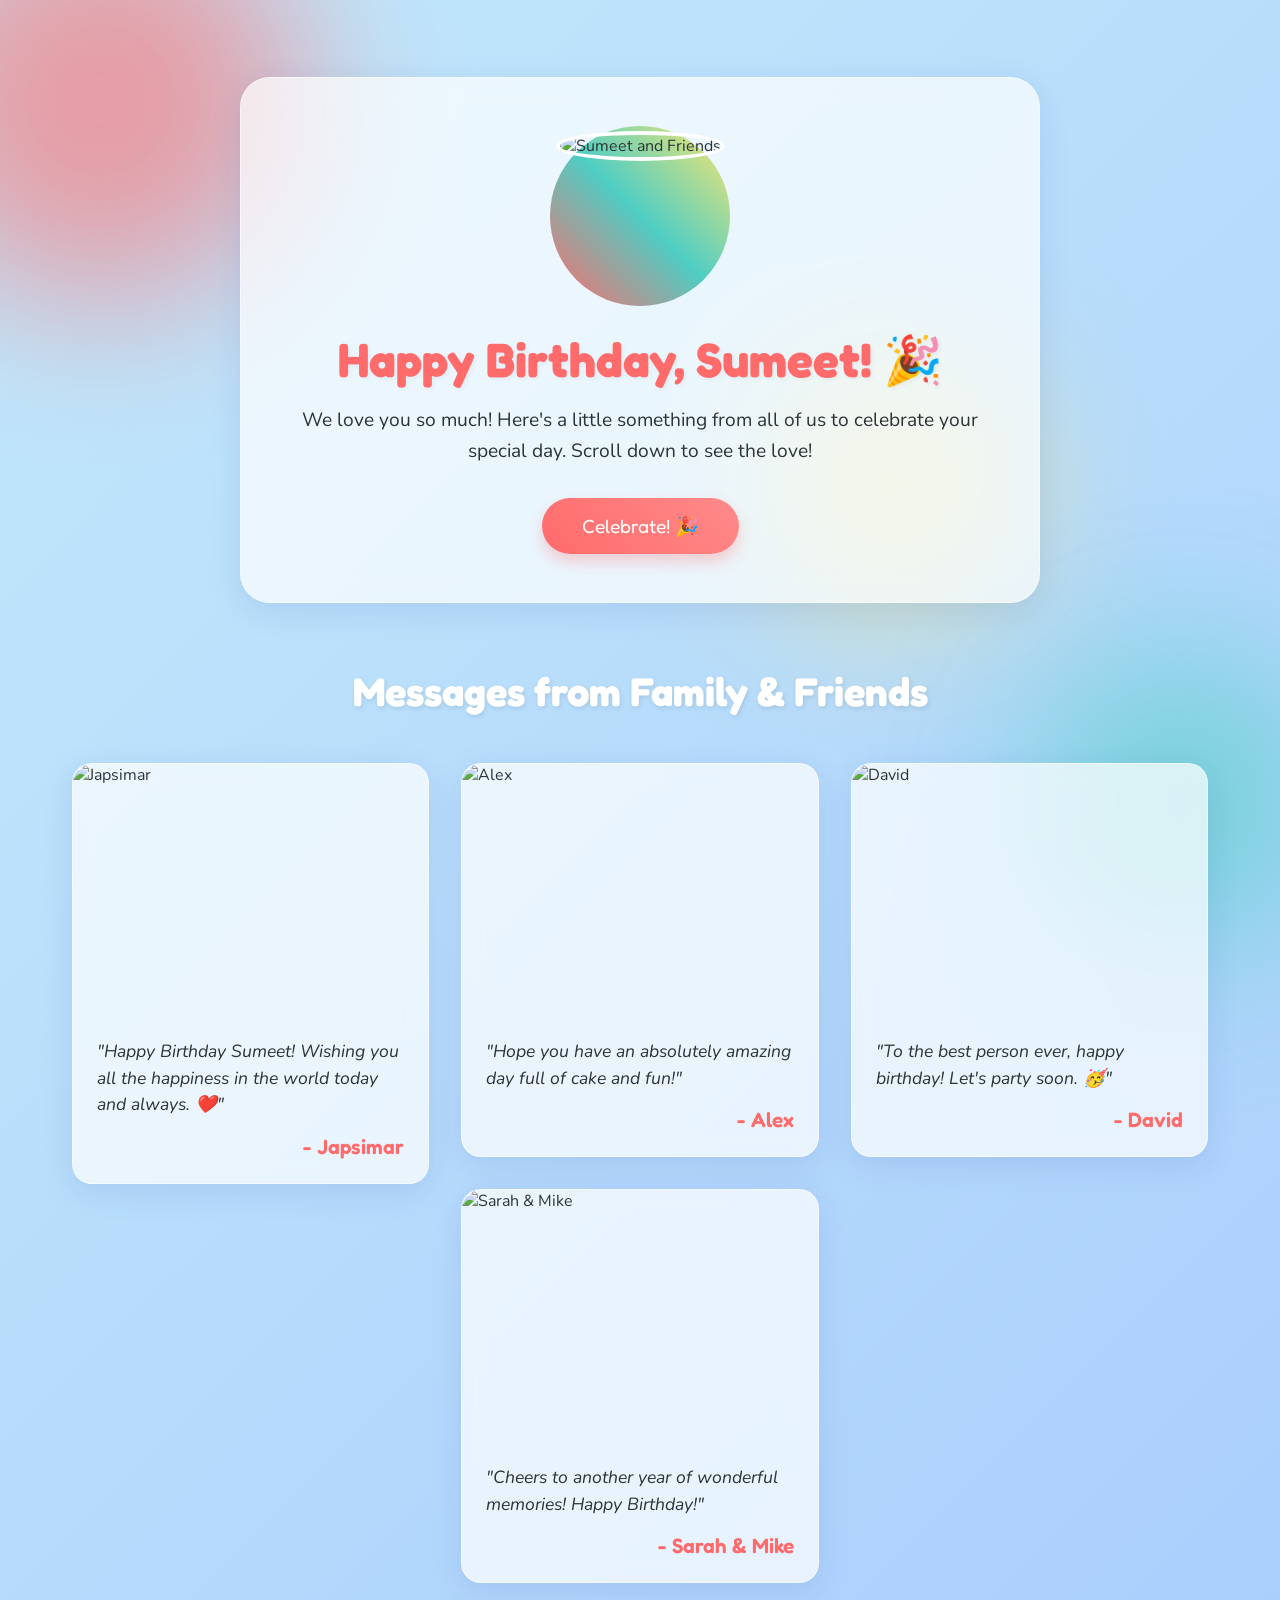
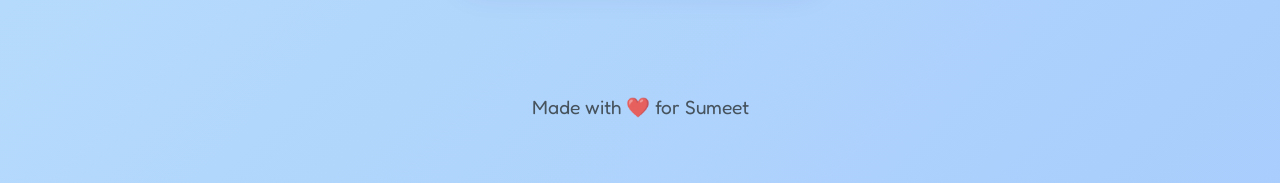
==== index.html @ f6f49cd5 "Initial commit for birthday website" ====
<!DOCTYPE html>
<html lang="en">
<head>
    <meta charset="UTF-8">
    <meta name="viewport" content="width=device-width, initial-scale=1.0">
    <title>Happy Birthday Sumeet! 🎂</title>
    <!-- Playful Google Fonts -->
    <link rel="preconnect" href="https://fonts.googleapis.com">
    <link rel="preconnect" href="https://fonts.gstatic.com" crossorigin>
    <link href="https://fonts.googleapis.com/css2?family=Fredoka:wght@400;600;700&family=Nunito:wght@400;600;700&display=swap" rel="stylesheet">
    <!-- AOS Animation Library -->
    <link href="https://unpkg.com/aos@2.3.1/dist/aos.css" rel="stylesheet">
    <!-- Our Custom Styles -->
    <link rel="stylesheet" href="style.css">
</head>
<body>
    <!-- Animated background shapes -->
    <div class="bg-shape bg-shape-1"></div>
    <div class="bg-shape bg-shape-2"></div>
    <div class="bg-shape bg-shape-3"></div>

    <main class="container">
        <!-- Intro Section -->
        <section class="intro" data-aos="fade-down" data-aos-duration="1000">
            <div class="intro-glass">
                <div class="intro-photo-container">
                    <img id="intro-photo" src="" alt="Sumeet and Friends">
                </div>
                <h1 id="intro-greeting"></h1>
                <p id="intro-message"></p>
                <button id="confetti-btn" class="fun-btn">Celebrate! 🎉</button>
            </div>
        </section>

        <!-- Messages Section -->
        <section class="messages-section">
            <h2 class="section-title" data-aos="fade-up">Messages from Family & Friends</h2>
            <!-- Dynamic Grid where JS will inject cards -->
            <div class="masonry-grid" id="messages-grid">
                <!-- Cards will go here -->
            </div>
        </section>
        
        <footer>
            <p>Made with ❤️ for Sumeet</p>
        </footer>
    </main>

    <!-- Confetti Script -->
    <script src="https://cdn.jsdelivr.net/npm/canvas-confetti@1.6.0/dist/confetti.browser.min.js"></script>
    <!-- AOS Script -->
    <script src="https://unpkg.com/aos@2.3.1/dist/aos.js"></script>
    
    <!-- Our Custom Scripts -->
    <script src="content.js"></script>
    <script src="app.js"></script>
</body>
</html>
---- style.css ----
/* CSS Reset and Variables */
:root {
  --bg-gradient: linear-gradient(135deg, #fdfbfb 0%, #ebedee 100%);
  --primary: #ff6b6b;
  --secondary: #4ecdc4;
  --accent: #ffe66d;
  --text-dark: #2d3436;
  --text-light: #636e72;
  --glass-bg: rgba(255, 255, 255, 0.7);
  --glass-border: rgba(255, 255, 255, 0.5);
  --glass-shadow: 0 8px 32px 0 rgba(31, 38, 135, 0.1);
}

* {
  box-sizing: border-box;
  margin: 0;
  padding: 0;
}

body {
  font-family: 'Nunito', sans-serif;
  background: var(--bg-gradient);
  color: var(--text-dark);
  min-height: 100vh;
  position: relative;
  overflow-x: hidden;
  /* Fun animated background */
  background: linear-gradient(-45deg, #ff9a9e, #fecfef, #a1c4fd, #c2e9fb);
  background-size: 400% 400%;
  animation: gradientBG 15s ease infinite;
}

@keyframes gradientBG {
  0% { background-position: 0% 50%; }
  50% { background-position: 100% 50%; }
  100% { background-position: 0% 50%; }
}

/* Typography */
h1, h2, h3 {
  font-family: 'Fredoka', sans-serif;
}

/* Background animated shapes */
.bg-shape {
  position: fixed;
  border-radius: 50%;
  filter: blur(80px);
  z-index: -1;
  opacity: 0.6;
}

.bg-shape-1 {
  width: 400px;
  height: 400px;
  background: var(--primary);
  top: -100px;
  left: -100px;
  animation: float 10s ease-in-out infinite alternate;
}

.bg-shape-2 {
  width: 300px;
  height: 300px;
  background: var(--secondary);
  bottom: -50px;
  right: -50px;
  animation: float 12s ease-in-out infinite alternate-reverse;
}

.bg-shape-3 {
  width: 250px;
  height: 250px;
  background: var(--accent);
  top: 40%;
  left: 60%;
  animation: float 8s ease-in-out infinite alternate;
}

@keyframes float {
  0% { transform: translateY(0) scale(1); }
  100% { transform: translateY(-30px) scale(1.1); }
}

/* Container */
.container {
  max-width: 1200px;
  margin: 0 auto;
  padding: 2rem;
}

/* Glassmorphism Intro Section */
.intro {
  margin-top: 5vh;
  margin-bottom: 4rem;
  display: flex;
  justify-content: center;
}

.intro-glass {
  background: var(--glass-bg);
  backdrop-filter: blur(12px);
  -webkit-backdrop-filter: blur(12px);
  border: 1px solid var(--glass-border);
  border-radius: 30px;
  padding: 3rem;
  text-align: center;
  max-width: 800px;
  box-shadow: var(--glass-shadow);
  transform: translateY(0);
  transition: transform 0.3s ease, box-shadow 0.3s ease;
}

.intro-glass:hover {
  transform: translateY(-5px);
  box-shadow: 0 12px 40px 0 rgba(31, 38, 135, 0.15);
}

.intro-photo-container {
  width: 180px;
  height: 180px;
  margin: 0 auto 1.5rem;
  border-radius: 50%;
  padding: 5px;
  background: linear-gradient(45deg, var(--primary), var(--secondary), var(--accent));
  animation: spinGradient 4s linear infinite;
}

@keyframes spinGradient {
  0% { transform: rotate(0deg); }
  100% { transform: rotate(360deg); }
}

#intro-photo {
  width: 100%;
  height: 100%;
  object-fit: cover;
  border-radius: 50%;
  border: 4px solid white;
}

#intro-greeting {
  font-size: 3rem;
  color: var(--primary);
  margin-bottom: 1rem;
  text-shadow: 2px 2px 4px rgba(0,0,0,0.05);
}

#intro-message {
  font-size: 1.2rem;
  line-height: 1.6;
  color: var(--text-dark);
  margin-bottom: 2rem;
}

/* Fun Button */
.fun-btn {
  background: linear-gradient(45deg, var(--primary), #ff8a8a);
  color: white;
  border: none;
  padding: 1rem 2.5rem;
  font-size: 1.2rem;
  font-family: 'Fredoka', sans-serif;
  border-radius: 50px;
  cursor: pointer;
  box-shadow: 0 8px 15px rgba(255, 107, 107, 0.3);
  transition: all 0.3s ease;
  position: relative;
  overflow: hidden;
}

.fun-btn:hover {
  transform: translateY(-3px) scale(1.05);
  box-shadow: 0 15px 20px rgba(255, 107, 107, 0.4);
}

.fun-btn:active {
  transform: translateY(1px);
}

/* Section Title */
.section-title {
  text-align: center;
  font-size: 2.5rem;
  margin-bottom: 3rem;
  color: white;
  text-shadow: 1px 2px 5px rgba(0,0,0,0.1);
}

/* Masonry Grid */
.masonry-grid {
  column-count: 1;
  column-gap: 2rem;
}

@media (min-width: 768px) {
  .masonry-grid { column-count: 2; }
}

@media (min-width: 1024px) {
  .masonry-grid { column-count: 3; }
}

/* Message Cards */
.message-card {
  break-inside: avoid;
  margin-bottom: 2rem;
  background: var(--glass-bg);
  backdrop-filter: blur(10px);
  -webkit-backdrop-filter: blur(10px);
  border: 1px solid var(--glass-border);
  border-radius: 20px;
  overflow: hidden;
  box-shadow: var(--glass-shadow);
  transition: transform 0.3s cubic-bezier(0.175, 0.885, 0.32, 1.275);
}

.message-card:hover {
  transform: scale(1.03) translateY(-5px);
}

.card-photo-wrapper {
  width: 100%;
  height: 250px;
  overflow: hidden;
}

.card-photo {
  width: 100%;
  height: 100%;
  object-fit: cover;
  transition: transform 0.5s ease;
}

.message-card:hover .card-photo {
  transform: scale(1.1);
}

.card-content {
  padding: 1.5rem;
}

.card-message {
  font-size: 1.1rem;
  line-height: 1.5;
  margin-bottom: 1rem;
  font-style: italic;
  color: var(--text-dark);
}

.card-name {
  font-family: 'Fredoka', sans-serif;
  font-size: 1.3rem;
  color: var(--primary);
  text-align: right;
  font-weight: 600;
}

/* Footer */
footer {
  text-align: center;
  margin-top: 5rem;
  padding: 2rem;
  font-family: 'Fredoka', sans-serif;
  color: var(--text-dark);
  font-size: 1.2rem;
  opacity: 0.8;
}
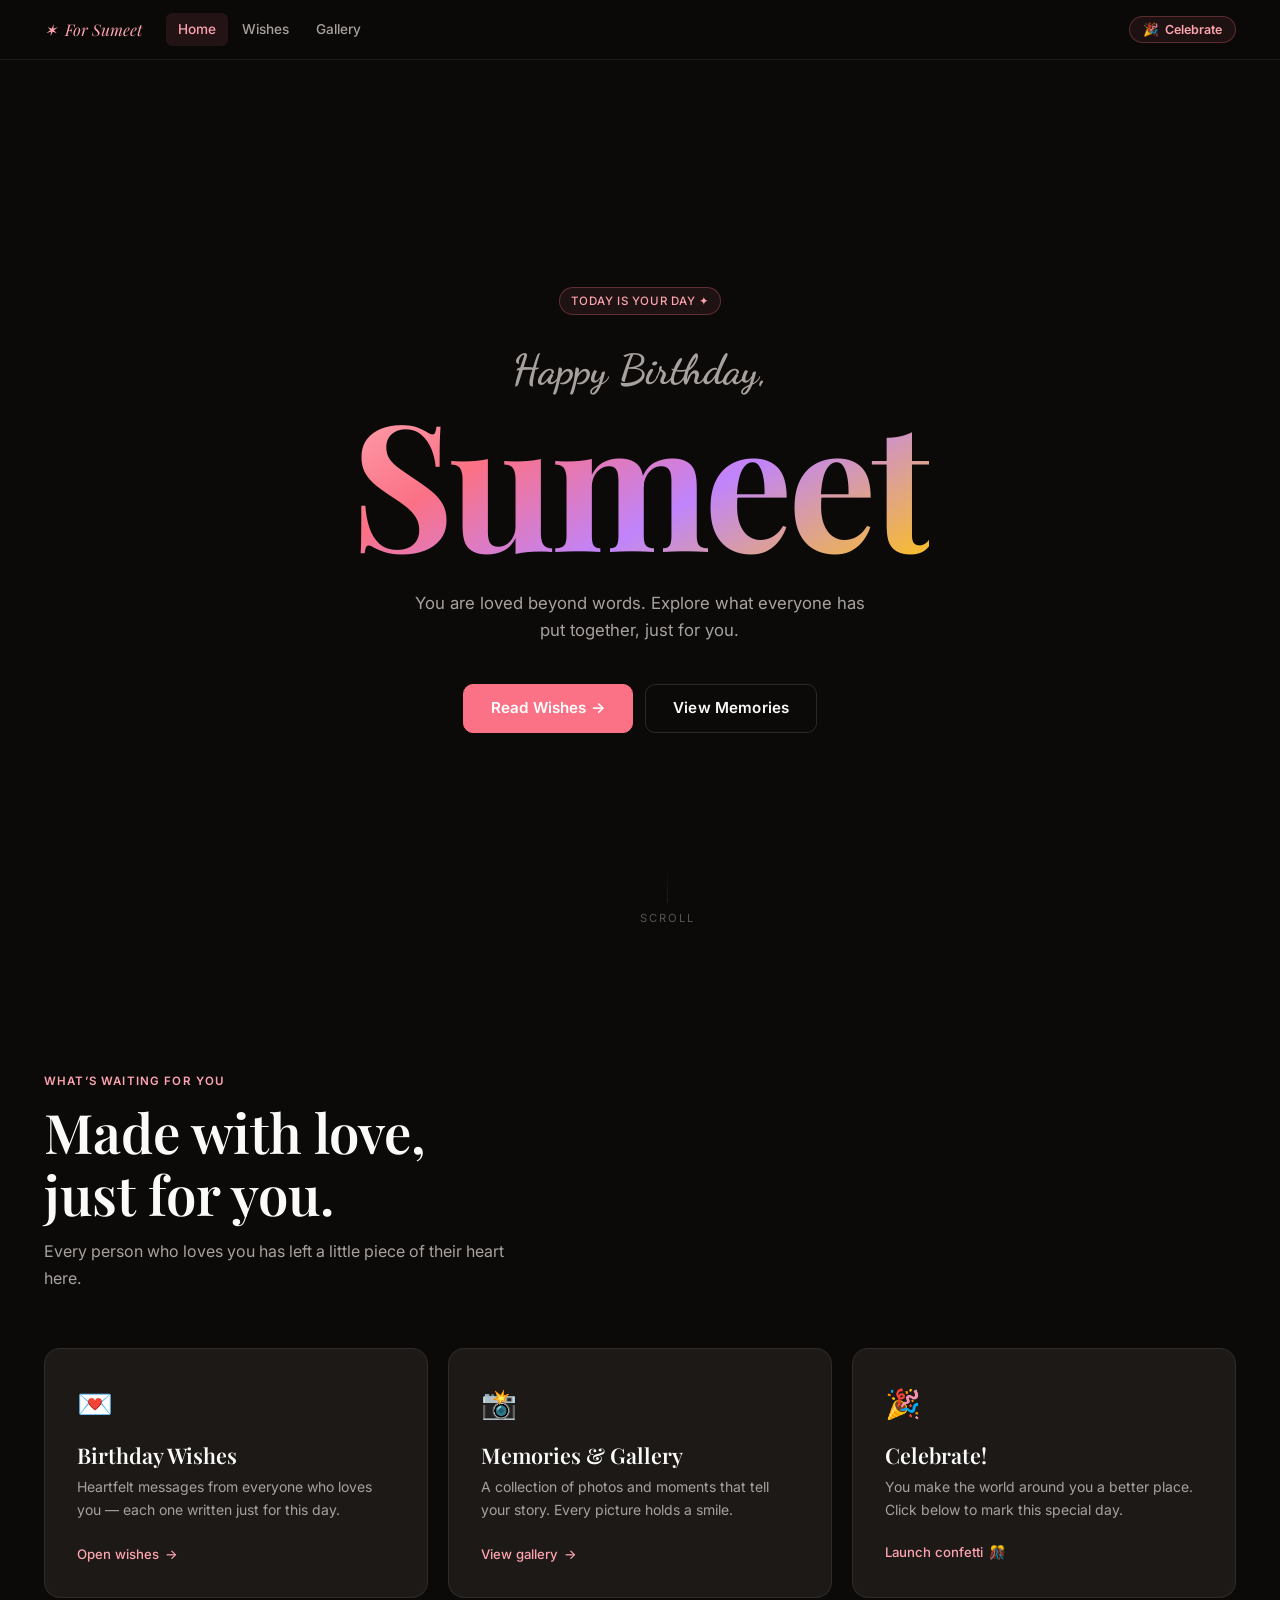
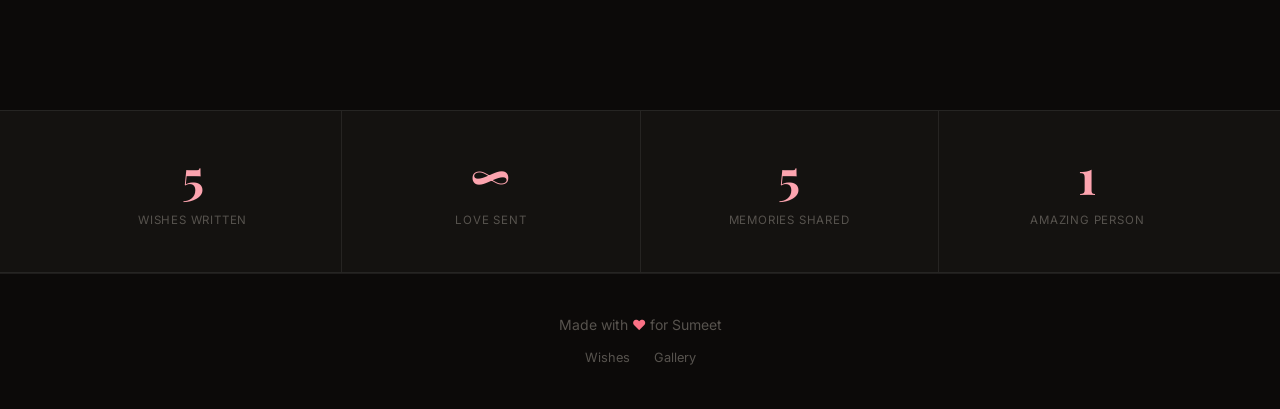
==== commit 0de7a9f2: "revamped site" ====
--- a/index.html
+++ b/index.html
@@ -1,58 +1,178 @@
 <!DOCTYPE html>
 <html lang="en">
 <head>
-    <meta charset="UTF-8">
-    <meta name="viewport" content="width=device-width, initial-scale=1.0">
-    <title>Happy Birthday Sumeet! 🎂</title>
-    <!-- Playful Google Fonts -->
-    <link rel="preconnect" href="https://fonts.googleapis.com">
-    <link rel="preconnect" href="https://fonts.gstatic.com" crossorigin>
-    <link href="https://fonts.googleapis.com/css2?family=Fredoka:wght@400;600;700&family=Nunito:wght@400;600;700&display=swap" rel="stylesheet">
-    <!-- AOS Animation Library -->
-    <link href="https://unpkg.com/aos@2.3.1/dist/aos.css" rel="stylesheet">
-    <!-- Our Custom Styles -->
-    <link rel="stylesheet" href="style.css">
+  <meta charset="UTF-8">
+  <meta name="viewport" content="width=device-width, initial-scale=1.0">
+  <title>Happy Birthday!</title>
+  <link rel="preconnect" href="https://fonts.googleapis.com">
+  <link rel="preconnect" href="https://fonts.gstatic.com" crossorigin>
+  <link href="https://fonts.googleapis.com/css2?family=Playfair+Display:ital,wght@0,400;0,600;0,700;1,400&family=Inter:wght@300;400;500;600&family=Dancing+Script:wght@600;700&display=swap" rel="stylesheet">
+  <link rel="stylesheet" href="style.css">
 </head>
 <body>
-    <!-- Animated background shapes -->
-    <div class="bg-shape bg-shape-1"></div>
-    <div class="bg-shape bg-shape-2"></div>
-    <div class="bg-shape bg-shape-3"></div>
 
-    <main class="container">
-        <!-- Intro Section -->
-        <section class="intro" data-aos="fade-down" data-aos-duration="1000">
-            <div class="intro-glass">
-                <div class="intro-photo-container">
-                    <img id="intro-photo" src="" alt="Sumeet and Friends">
-                </div>
-                <h1 id="intro-greeting"></h1>
-                <p id="intro-message"></p>
-                <button id="confetti-btn" class="fun-btn">Celebrate! 🎉</button>
-            </div>
-        </section>
+  <!-- Loading -->
+  <div class="loading-screen" id="loading-screen">
+    <div class="loading-inner">
+      <span class="loading-icon">🎂</span>
+      <p class="loading-label">A moment of magic&hellip;</p>
+    </div>
+  </div>
 
-        <!-- Messages Section -->
-        <section class="messages-section">
-            <h2 class="section-title" data-aos="fade-up">Messages from Family & Friends</h2>
-            <!-- Dynamic Grid where JS will inject cards -->
-            <div class="masonry-grid" id="messages-grid">
-                <!-- Cards will go here -->
-            </div>
-        </section>
-        
-        <footer>
-            <p>Made with ❤️ for Sumeet</p>
-        </footer>
-    </main>
+  <!-- Three.js canvas -->
+  <canvas id="bg-canvas"></canvas>
 
-    <!-- Confetti Script -->
-    <script src="https://cdn.jsdelivr.net/npm/canvas-confetti@1.6.0/dist/confetti.browser.min.js"></script>
-    <!-- AOS Script -->
-    <script src="https://unpkg.com/aos@2.3.1/dist/aos.js"></script>
-    
-    <!-- Our Custom Scripts -->
-    <script src="content.js"></script>
-    <script src="app.js"></script>
+  <!-- Shared elements injected by app.js: nav, progress-bar, lightbox -->
+
+  <main class="page-body">
+
+    <!-- ═══════════════ HERO ═══════════════ -->
+    <section class="hero">
+      <div class="hero-inner">
+        <div class="hero-badge">
+          <span class="badge badge-rose">Today is your day ✦</span>
+        </div>
+        <h2 class="hero-sub">Happy Birthday,</h2>
+        <h1 class="hero-name" id="hero-name">Sumeet</h1>
+        <p class="hero-tagline" id="hero-tagline">You are loved beyond words. Explore what everyone has put together, just for you.</p>
+        <div class="hero-actions">
+          <a href="wishes.html" class="btn btn-primary btn-lg">Read Wishes &rarr;</a>
+          <a href="gallery.html" class="btn btn-outline btn-lg">View Memories</a>
+        </div>
+      </div>
+      <div class="hero-scroll">
+        <div class="scroll-track"></div>
+        <span>Scroll</span>
+      </div>
+    </section>
+
+    <!-- ═══════════════ EXPLORE ═══════════════ -->
+    <section class="explore">
+      <div class="container">
+        <div data-reveal>
+          <p class="sec-eyebrow">What&rsquo;s waiting for you</p>
+          <h2 class="sec-heading">Made with love,<br>just for you.</h2>
+          <p class="sec-sub">Every person who loves you has left a little piece of their heart here.</p>
+        </div>
+
+        <div class="explore-grid">
+          <a href="wishes.html" class="exp-card" data-reveal data-reveal-delay="1">
+            <span class="exp-icon">&#x1F48C;</span>
+            <h3 class="exp-title">Birthday Wishes</h3>
+            <p class="exp-desc">Heartfelt messages from everyone who loves you &mdash; each one written just for this day.</p>
+            <span class="exp-arrow">Open wishes <span>&#x2192;</span></span>
+          </a>
+
+          <a href="gallery.html" class="exp-card" data-reveal data-reveal-delay="2">
+            <span class="exp-icon">&#x1F4F8;</span>
+            <h3 class="exp-title">Memories &amp; Gallery</h3>
+            <p class="exp-desc">A collection of photos and moments that tell your story. Every picture holds a smile.</p>
+            <span class="exp-arrow">View gallery <span>&#x2192;</span></span>
+          </a>
+
+          <div class="exp-card" data-reveal data-reveal-delay="3" style="cursor:default;">
+            <span class="exp-icon">&#x1F389;</span>
+            <h3 class="exp-title">Celebrate!</h3>
+            <p class="exp-desc">You make the world around you a better place. Click below to mark this special day.</p>
+            <button class="exp-arrow btn-ghost" id="confetti-inline" style="background:none;border:none;padding:0;font-size:.825rem;color:var(--rose-lt);font-weight:500;cursor:pointer;display:flex;align-items:center;gap:.35rem;">
+              Launch confetti <span>&#x1F38A;</span>
+            </button>
+          </div>
+        </div>
+      </div>
+    </section>
+
+    <!-- ═══════════════ STATS ═══════════════ -->
+    <div class="stats-strip">
+      <div class="container">
+        <div class="stats-row">
+          <div class="stat-cell" data-reveal>
+            <span class="stat-num" id="stat-wishes">0</span>
+            <span class="stat-lbl">Wishes Written</span>
+          </div>
+          <div class="stat-cell" data-reveal data-reveal-delay="1">
+            <span class="stat-num">&infin;</span>
+            <span class="stat-lbl">Love Sent</span>
+          </div>
+          <div class="stat-cell" data-reveal data-reveal-delay="2">
+            <span class="stat-num" id="stat-photos">0</span>
+            <span class="stat-lbl">Memories Shared</span>
+          </div>
+          <div class="stat-cell" data-reveal data-reveal-delay="3">
+            <span class="stat-num">1</span>
+            <span class="stat-lbl">Amazing Person</span>
+          </div>
+        </div>
+      </div>
+    </div>
+
+    <!-- ═══════════════ FOOTER ═══════════════ -->
+    <footer class="site-footer">
+      <p>Made with <span class="footer-heart">&#x2665;</span> for <span id="footer-name">Sumeet</span></p>
+      <div class="footer-links">
+        <a href="wishes.html">Wishes</a>
+        <a href="gallery.html">Gallery</a>
+      </div>
+    </footer>
+
+  </main>
+
+  <!-- Scripts -->
+  <script src="https://cdn.jsdelivr.net/npm/three@0.128.0/build/three.min.js"></script>
+  <script src="https://cdn.jsdelivr.net/npm/canvas-confetti@1.6.0/dist/confetti.browser.min.js"></script>
+  <script src="content.js"></script>
+  <script src="app.js"></script>
+  <script>
+    // Landing-page specific init
+    (function () {
+      // Populate name
+      if (typeof siteData !== 'undefined') {
+        document.getElementById('hero-name').textContent   = siteData.name;
+        document.getElementById('footer-name').textContent = siteData.name;
+        document.title = 'Happy Birthday ' + siteData.name + '!';
+        if (siteData.tagline) document.getElementById('hero-tagline').textContent = siteData.tagline;
+      }
+
+      // Animate stats after they scroll in
+      function animateStat(el, target, ms) {
+        if (!el) return;
+        const start = performance.now();
+        requestAnimationFrame(function tick(now) {
+          var p = Math.min((now - start) / ms, 1);
+          el.textContent = Math.round(p * target);
+          if (p < 1) requestAnimationFrame(tick);
+        });
+      }
+
+      // Trigger on reveal
+      var statDone = false;
+      var strip = document.querySelector('.stats-strip');
+      if (strip) {
+        new IntersectionObserver(function(entries) {
+          if (entries[0].isIntersecting && !statDone) {
+            statDone = true;
+            animateStat(document.getElementById('stat-wishes'),
+              typeof birthdayMessages !== 'undefined' ? birthdayMessages.length : 6, 1400);
+            animateStat(document.getElementById('stat-photos'),
+              typeof galleryPhotos !== 'undefined' ? galleryPhotos.length : 6, 1700);
+          }
+        }, { threshold: 0.3 }).observe(strip);
+      }
+
+      // Inline confetti
+      document.getElementById('confetti-inline')?.addEventListener('click', function() {
+        if (typeof fireConfetti === 'function') fireConfetti();
+      });
+
+      // Explore card mouse-gradient
+      document.querySelectorAll('.exp-card').forEach(function(card) {
+        card.addEventListener('mousemove', function(e) {
+          var r = card.getBoundingClientRect();
+          card.style.setProperty('--cx', ((e.clientX - r.left) / r.width * 100) + '%');
+          card.style.setProperty('--cy', ((e.clientY - r.top)  / r.height * 100) + '%');
+        });
+      });
+    })();
+  </script>
 </body>
 </html>
--- a/style.css
+++ b/style.css
@@ -1,268 +1,628 @@
-/* CSS Reset and Variables */
+/* ================================================================
+   BIRTHDAY WEBSITE — DESIGN SYSTEM
+   shadcn/ui inspired · warm dark · stone palette
+   ================================================================ */
+
+/* ── 1. TOKENS ─────────────────────────────────────────────────── */
 :root {
-  --bg-gradient: linear-gradient(135deg, #fdfbfb 0%, #ebedee 100%);
-  --primary: #ff6b6b;
-  --secondary: #4ecdc4;
-  --accent: #ffe66d;
-  --text-dark: #2d3436;
-  --text-light: #636e72;
-  --glass-bg: rgba(255, 255, 255, 0.7);
-  --glass-border: rgba(255, 255, 255, 0.5);
-  --glass-shadow: 0 8px 32px 0 rgba(31, 38, 135, 0.1);
-}
-
-* {
-  box-sizing: border-box;
-  margin: 0;
-  padding: 0;
-}
-
-body {
-  font-family: 'Nunito', sans-serif;
-  background: var(--bg-gradient);
-  color: var(--text-dark);
+  --bg:          #0c0a09;
+  --bg-raised:   #141210;
+  --card:        #1c1917;
+  --card-hov:    #23201d;
+  --border:      rgba(250,250,249,.08);
+  --border-med:  rgba(250,250,249,.13);
+  --text:        #fafaf9;
+  --text-muted:  #a8a29e;
+  --text-dim:    #57534e;
+  --rose:        #fb7185;
+  --rose-lt:     #fda4af;
+  --amber:       #fbbf24;
+  --amber-lt:    #fde68a;
+  --purple:      #a78bfa;
+
+  --r-xs: 4px;  --r-sm: 6px;  --r: 10px;
+  --r-lg: 16px; --r-xl: 24px;
+
+  --shadow-sm: 0 1px 2px rgba(0,0,0,.5);
+  --shadow:    0 2px 8px rgba(0,0,0,.45), 0 1px 2px rgba(0,0,0,.3);
+  --shadow-md: 0 4px 16px rgba(0,0,0,.5), 0 2px 4px rgba(0,0,0,.3);
+  --shadow-lg: 0 8px 28px rgba(0,0,0,.55), 0 4px 8px rgba(0,0,0,.3);
+  --shadow-xl: 0 20px 50px rgba(0,0,0,.6), 0 8px 16px rgba(0,0,0,.4);
+
+  --t:    180ms cubic-bezier(.4,0,.2,1);
+  --t-md: 280ms cubic-bezier(.4,0,.2,1);
+  --t-lg: 420ms cubic-bezier(.4,0,.2,1);
+
+  --f-display: 'Playfair Display', Georgia, serif;
+  --f-body:    'Inter', system-ui, -apple-system, sans-serif;
+  --f-script:  'Dancing Script', cursive;
+
+  --container: 1240px;
+  --nav-h: 60px;
+}
+
+/* ── 2. RESET ──────────────────────────────────────────────────── */
+*, *::before, *::after { box-sizing: border-box; margin: 0; padding: 0; }
+html  { scroll-behavior: smooth; }
+body  {
+  font-family: var(--f-body);
+  background: var(--bg);
+  color: var(--text);
+  line-height: 1.6;
+  -webkit-font-smoothing: antialiased;
+  overflow-x: hidden;
+  animation: pg-in .45s ease both;
+}
+img     { display: block; max-width: 100%; }
+button  { cursor: pointer; font-family: inherit; border: none; }
+a       { color: inherit; text-decoration: none; }
+
+@keyframes pg-in { from { opacity: 0; } to { opacity: 1; } }
+
+/* ── 3. TYPOGRAPHY SCALE ───────────────────────────────────────── */
+h1,h2,h3,h4 { font-family: var(--f-display); line-height: 1.15; }
+
+/* ── 4. LAYOUT ─────────────────────────────────────────────────── */
+.container {
+  width: 100%; max-width: var(--container);
+  margin: 0 auto; padding: 0 1.5rem;
+}
+.page-body { padding-top: var(--nav-h); min-height: 100vh; }
+
+/* ── 5. NAVIGATION ─────────────────────────────────────────────── */
+.site-nav {
+  position: fixed; top: 0; left: 0; right: 0; z-index: 200;
+  height: var(--nav-h);
+  border-bottom: 1px solid var(--border);
+  background: rgba(12,10,9,.88);
+  backdrop-filter: blur(18px);
+  -webkit-backdrop-filter: blur(18px);
+}
+.nav-inner {
+  height: 100%; max-width: var(--container);
+  margin: 0 auto; padding: 0 1.5rem;
+  display: flex; align-items: center; gap: 1.5rem;
+}
+.nav-brand {
+  font-family: var(--f-display);
+  font-size: 1rem; font-style: italic;
+  color: var(--rose-lt);
+  white-space: nowrap;
+}
+.nav-links { display: flex; align-items: center; gap: .15rem; }
+.nav-link {
+  font-size: .85rem; font-weight: 500;
+  color: var(--text-muted);
+  padding: .38rem .75rem;
+  border-radius: var(--r-sm);
+  transition: color var(--t), background var(--t);
+}
+.nav-link:hover              { color: var(--text); background: rgba(250,250,249,.06); }
+.nav-link.active             { color: var(--rose-lt); background: rgba(251,113,133,.1); }
+.nav-end                     { margin-left: auto; display: flex; align-items: center; gap: .6rem; }
+.nav-pill {
+  display: inline-flex; align-items: center; gap: .35rem;
+  padding: .32rem .8rem;
+  font-size: .78rem; font-weight: 600;
+  border-radius: 100px;
+  border: 1px solid rgba(251,113,133,.28);
+  background: rgba(251,113,133,.08);
+  color: var(--rose-lt);
+  transition: all var(--t);
+}
+.nav-pill:hover { background: rgba(251,113,133,.16); border-color: rgba(251,113,133,.45); }
+
+/* Mobile nav: collapse links into icon row */
+.nav-mob-toggle {
+  display: none;
+  width: 36px; height: 36px;
+  border-radius: var(--r-sm);
+  background: rgba(250,250,249,.06);
+  border: 1px solid var(--border-med);
+  color: var(--text-muted);
+  font-size: 1.1rem;
+  align-items: center; justify-content: center;
+}
+
+/* Progress bar */
+.progress-bar {
+  position: fixed; top: var(--nav-h); left: 0;
+  height: 2px; width: 0%;
+  background: linear-gradient(90deg, var(--rose), var(--amber));
+  z-index: 201; transition: width .08s linear;
+}
+
+/* ── 6. BUTTONS ────────────────────────────────────────────────── */
+.btn {
+  display: inline-flex; align-items: center; justify-content: center; gap: .45rem;
+  padding: .58rem 1.2rem;
+  font-size: .875rem; font-weight: 600; letter-spacing: .01em;
+  border-radius: var(--r-sm); border: 1px solid transparent;
+  transition: all var(--t); white-space: nowrap;
+}
+.btn-primary {
+  background: var(--rose); color: #fff; border-color: var(--rose);
+}
+.btn-primary:hover {
+  background: #f43f5e; border-color: #f43f5e;
+  box-shadow: 0 4px 14px rgba(251,113,133,.38);
+  transform: translateY(-1px);
+}
+.btn-outline {
+  background: transparent; color: var(--text); border-color: var(--border-med);
+}
+.btn-outline:hover {
+  background: rgba(250,250,249,.06); border-color: rgba(250,250,249,.22);
+}
+.btn-ghost  { background: transparent; color: var(--text-muted); border-color: transparent; }
+.btn-ghost:hover { background: rgba(250,250,249,.06); color: var(--text); }
+.btn-lg     { padding: .72rem 1.7rem; font-size: .95rem; border-radius: var(--r); }
+.btn-sm     { padding: .35rem .8rem; font-size: .78rem; }
+
+/* ── 7. BADGE ──────────────────────────────────────────────────── */
+.badge {
+  display: inline-flex; align-items: center; gap: .3rem;
+  padding: .22rem .7rem;
+  font-size: .72rem; font-weight: 500; letter-spacing: .05em; text-transform: uppercase;
+  border-radius: 100px; border: 1px solid var(--border);
+  color: var(--text-muted); background: rgba(250,250,249,.04);
+}
+.badge-rose   { border-color: rgba(251,113,133,.3); color: var(--rose-lt); background: rgba(251,113,133,.08); }
+.badge-amber  { border-color: rgba(251,191,36,.3);  color: var(--amber-lt); background: rgba(251,191,36,.08); }
+
+/* ── 8. AVATAR ─────────────────────────────────────────────────── */
+.avatar {
+  border-radius: 50%; overflow: hidden; flex-shrink: 0;
+  background: linear-gradient(135deg, var(--rose) 0%, var(--purple) 100%);
+  display: flex; align-items: center; justify-content: center;
+  font-family: var(--f-display); font-weight: 700; color: #fff;
+}
+.avatar img { width: 100%; height: 100%; object-fit: cover; }
+.avatar-sm  { width: 34px; height: 34px; font-size: .9rem; }
+.avatar-md  { width: 42px; height: 42px; font-size: 1.05rem; }
+.avatar-lg  { width: 56px; height: 56px; font-size: 1.3rem; }
+
+/* ── 9. DIVIDER ────────────────────────────────────────────────── */
+.sep { width: 100%; height: 1px; background: var(--border); }
+
+/* ── 10. SCROLL REVEAL ─────────────────────────────────────────── */
+[data-reveal] {
+  opacity: 0; transform: translateY(22px);
+  transition: opacity .6s ease, transform .6s ease;
+}
+[data-reveal].in { opacity: 1; transform: none; }
+[data-reveal-delay="1"] { transition-delay: .1s; }
+[data-reveal-delay="2"] { transition-delay: .2s; }
+[data-reveal-delay="3"] { transition-delay: .3s; }
+[data-reveal-delay="4"] { transition-delay: .4s; }
+
+/* ── 11. LOADING SCREEN ────────────────────────────────────────── */
+.loading-screen {
+  position: fixed; inset: 0; z-index: 9999;
+  background: var(--bg);
+  display: flex; align-items: center; justify-content: center;
+  transition: opacity .8s ease, visibility .8s ease;
+}
+.loading-screen.out { opacity: 0; visibility: hidden; pointer-events: none; }
+.loading-inner { text-align: center; }
+.loading-icon  { font-size: 3rem; display: block; margin-bottom: 1rem; animation: bob 1.4s ease-in-out infinite; }
+.loading-label { font-size: .8rem; letter-spacing: 2px; color: var(--text-dim); }
+
+@keyframes bob { 0%,100% { transform: translateY(0) rotate(-6deg); } 50% { transform: translateY(-14px) rotate(6deg); } }
+
+/* ── 12. LIGHTBOX ──────────────────────────────────────────────── */
+.lightbox {
+  position: fixed; inset: 0; z-index: 9990;
+  background: rgba(0,0,0,.94);
+  display: flex; align-items: center; justify-content: center; padding: 2rem;
+  opacity: 0; visibility: hidden;
+  transition: opacity .28s ease, visibility .28s ease;
+}
+.lightbox.open { opacity: 1; visibility: visible; }
+.lb-img {
+  max-width: 88vw; max-height: 82vh; object-fit: contain;
+  border-radius: var(--r); box-shadow: 0 0 100px rgba(0,0,0,.8);
+  transform: scale(.94); transition: transform .3s ease;
+}
+.lightbox.open .lb-img { transform: scale(1); }
+.lb-caption {
+  position: absolute; bottom: 1.8rem; left: 50%; transform: translateX(-50%);
+  font-family: var(--f-script); font-size: 1.2rem;
+  color: rgba(250,250,249,.65); white-space: nowrap; pointer-events: none;
+}
+.lb-close, .lb-prev, .lb-next {
+  position: absolute; width: 42px; height: 42px;
+  border-radius: var(--r-sm);
+  background: rgba(250,250,249,.08); border: 1px solid rgba(250,250,249,.12);
+  color: var(--text); font-size: 1rem;
+  display: flex; align-items: center; justify-content: center;
+  transition: background var(--t); cursor: pointer;
+}
+.lb-close { top: 1.4rem; right: 1.4rem; }
+.lb-prev  { left: 1.4rem; top: 50%; transform: translateY(-50%); }
+.lb-next  { right: 1.4rem; top: 50%; transform: translateY(-50%); }
+.lb-close:hover, .lb-prev:hover, .lb-next:hover { background: rgba(250,250,249,.16); }
+
+/* ================================================================
+   LANDING PAGE
+   ================================================================ */
+#bg-canvas {
+  position: fixed; inset: 0; z-index: 0; pointer-events: none;
+}
+
+/* Hero */
+.hero {
+  position: relative; z-index: 1;
   min-height: 100vh;
+  display: flex; align-items: center; justify-content: center;
+  text-align: center; padding: 2rem;
+}
+.hero-inner { max-width: 820px; }
+.hero-badge { margin-bottom: 2rem; }
+
+.hero-sub {
+  font-family: var(--f-script);
+  font-size: clamp(1.6rem, 4vw, 2.6rem);
+  color: var(--text-muted); margin-bottom: .3rem;
+  opacity: 0; transform: translateY(12px);
+  animation: slide-up .8s ease .35s both;
+}
+.hero-name {
+  font-family: var(--f-display);
+  font-size: clamp(4.5rem, 14vw, 11rem);
+  font-weight: 700; line-height: .92; letter-spacing: -.03em;
+  background: linear-gradient(150deg, #fda4af 0%, #fb7185 28%, #c084fc 60%, #fbbf24 100%);
+  -webkit-background-clip: text; -webkit-text-fill-color: transparent; background-clip: text;
+  margin-bottom: 1.8rem;
+  opacity: 0; transform: translateY(18px);
+  animation: slide-up .9s ease .58s both;
+}
+.hero-tagline {
+  font-size: 1.05rem; color: var(--text-muted); max-width: 460px;
+  margin: 0 auto 2.5rem;
+  opacity: 0; transform: translateY(12px);
+  animation: slide-up .8s ease .8s both;
+}
+.hero-actions {
+  display: flex; align-items: center; justify-content: center; gap: .75rem; flex-wrap: wrap;
+  opacity: 0; transform: translateY(12px);
+  animation: slide-up .8s ease 1s both;
+}
+.hero-scroll {
+  position: absolute; bottom: 2rem; left: 50%; transform: translateX(-50%);
+  display: flex; flex-direction: column; align-items: center; gap: .45rem;
+  color: var(--text-dim); font-size: .7rem; letter-spacing: 2px; text-transform: uppercase;
+  opacity: 0; animation: slide-up .8s ease 1.5s both;
+}
+.scroll-track {
+  width: 1px; height: 40px;
+  background: linear-gradient(to bottom, transparent, var(--border));
+  position: relative; overflow: hidden;
+}
+.scroll-track::after {
+  content: ''; position: absolute; top: -100%;
+  width: 1px; height: 100%; background: var(--rose-lt);
+  animation: track-drop 2s ease-in-out infinite;
+}
+@keyframes track-drop { 0% { top: -100%; } 100% { top: 100%; } }
+@keyframes slide-up { to { opacity: 1; transform: none; } }
+
+/* Explore section */
+.explore { position: relative; z-index: 1; padding: 7rem 0; }
+.sec-eyebrow {
+  font-size: .72rem; font-weight: 600; letter-spacing: .1em; text-transform: uppercase;
+  color: var(--rose-lt); margin-bottom: .65rem;
+}
+.sec-heading {
+  font-family: var(--f-display);
+  font-size: clamp(2rem, 5vw, 3.4rem); font-weight: 600; margin-bottom: .75rem;
+}
+.sec-sub { font-size: 1rem; color: var(--text-muted); max-width: 500px; line-height: 1.7; }
+
+.explore-grid {
+  margin-top: 3.5rem;
+  display: grid; grid-template-columns: repeat(auto-fit, minmax(270px, 1fr)); gap: 1.25rem;
+}
+.exp-card {
+  display: block; padding: 2rem;
+  background: var(--card); border: 1px solid var(--border); border-radius: var(--r-lg);
+  transition: all var(--t-md); position: relative; overflow: hidden;
+}
+.exp-card::after {
+  content: '';
+  position: absolute; inset: 0;
+  background: radial-gradient(circle at var(--cx,50%) var(--cy,50%), rgba(251,113,133,.07), transparent 60%);
+  opacity: 0; transition: opacity var(--t-md);
+}
+.exp-card:hover::after   { opacity: 1; }
+.exp-card:hover          { border-color: var(--border-med); box-shadow: var(--shadow-lg); transform: translateY(-4px); }
+.exp-icon                { font-size: 1.8rem; margin-bottom: 1rem; display: block; }
+.exp-title               { font-family: var(--f-display); font-size: 1.35rem; font-weight: 600; margin-bottom: .45rem; }
+.exp-desc                { font-size: .875rem; color: var(--text-muted); line-height: 1.65; margin-bottom: 1.4rem; }
+.exp-arrow               { font-size: .825rem; color: var(--rose-lt); font-weight: 500; display: flex; align-items: center; gap: .35rem; transition: gap var(--t); }
+.exp-card:hover .exp-arrow { gap: .65rem; }
+
+/* Stats strip */
+.stats-strip {
+  position: relative; z-index: 1;
+  border-top: 1px solid var(--border); border-bottom: 1px solid var(--border);
+  background: var(--bg-raised);
+}
+.stats-row {
+  display: flex; align-items: stretch; flex-wrap: wrap;
+}
+.stat-cell {
+  flex: 1; min-width: 130px; text-align: center; padding: 2.5rem 1.5rem;
+  border-right: 1px solid var(--border);
+}
+.stat-cell:last-child { border-right: none; }
+.stat-num { display: block; font-family: var(--f-display); font-size: 3rem; font-weight: 700; color: var(--rose-lt); line-height: 1; margin-bottom: .45rem; }
+.stat-lbl { font-size: .72rem; letter-spacing: .07em; text-transform: uppercase; color: var(--text-dim); }
+
+/* ================================================================
+   WISHES PAGE
+   ================================================================ */
+.page-hero {
+  position: relative; z-index: 1;
+  padding: 5rem 1.5rem 3rem; text-align: center;
+  border-bottom: 1px solid var(--border);
+  background: linear-gradient(to bottom, var(--bg-raised), var(--bg));
+}
+.page-hero .sec-eyebrow { text-align: center; }
+.page-hero .sec-heading { text-align: center; }
+
+/* Filter tabs */
+.filter-bar {
+  display: flex; align-items: center; justify-content: center;
+  gap: .4rem; flex-wrap: wrap; margin-top: 2rem;
+}
+.ftab {
+  display: inline-flex; align-items: center; gap: .35rem;
+  padding: .4rem 1rem; font-size: .82rem; font-weight: 500;
+  border-radius: var(--r-sm); border: 1px solid var(--border-med);
+  background: transparent; color: var(--text-muted);
+  transition: all var(--t);
+}
+.ftab:hover              { background: rgba(250,250,249,.06); color: var(--text); }
+.ftab.active             { background: rgba(251,113,133,.1); border-color: rgba(251,113,133,.32); color: var(--rose-lt); }
+.ftab-count              {
+  display: inline-flex; align-items: center; justify-content: center;
+  min-width: 20px; height: 18px; padding: 0 4px;
+  border-radius: 100px; font-size: .68rem; font-weight: 600;
+  background: rgba(250,250,249,.08);
+}
+.ftab.active .ftab-count { background: rgba(251,113,133,.2); color: var(--rose-lt); }
+
+/* Wishes content area */
+.wishes-wrap { position: relative; z-index: 1; padding: 3rem 1.5rem 6rem; max-width: var(--container); margin: 0 auto; }
+.wishes-grid { display: grid; grid-template-columns: repeat(auto-fill, minmax(300px, 1fr)); gap: 1.4rem; }
+
+/* Wish card */
+.wish-card {
+  background: var(--card); border: 1px solid var(--border); border-radius: var(--r-lg);
+  overflow: hidden; transition: all var(--t-md);
+  opacity: 0; transform: translateY(18px);
+}
+.wish-card.in   { opacity: 1; transform: none; transition: opacity .5s ease, transform .5s ease, box-shadow var(--t-md), border-color var(--t-md); }
+.wish-card:hover { border-color: var(--border-med); box-shadow: var(--shadow-lg); transform: translateY(-4px); }
+.wish-card[hidden] { display: none; }
+
+.wc-photo-wrap { position: relative; width: 100%; padding-top: 58%; overflow: hidden; cursor: zoom-in; }
+.wc-photo      { position: absolute; inset: 0; width: 100%; height: 100%; object-fit: cover; transition: transform .55s ease; }
+.wish-card:hover .wc-photo { transform: scale(1.06); }
+.wc-photo-shade { position: absolute; inset: 0; background: linear-gradient(to bottom, transparent 45%, rgba(12,10,9,.92) 100%); }
+
+.wc-body  { padding: 1.4rem 1.5rem 1.5rem; }
+.wc-quote { font-family: var(--f-display); font-size: 3.2rem; line-height: .65; color: var(--rose); opacity: .28; display: block; margin-bottom: .35rem; }
+.wc-text  { font-family: var(--f-script); font-size: 1.15rem; line-height: 1.72; color: var(--text); margin-bottom: 1.2rem; }
+
+.wc-footer { display: flex; align-items: center; justify-content: space-between; padding-top: .9rem; border-top: 1px solid var(--border); }
+.wc-author { display: flex; align-items: center; gap: .6rem; }
+.wc-name   { font-size: .88rem; font-weight: 600; line-height: 1.2; }
+.wc-rel    { font-size: .72rem; color: var(--text-dim); margin-top: 1px; }
+
+/* Heart button */
+.heart-btn {
+  display: flex; align-items: center; gap: .32rem;
+  padding: .3rem .62rem; border-radius: var(--r-sm);
+  border: 1px solid var(--border); background: transparent;
+  color: var(--text-dim); font-size: .78rem; transition: all var(--t);
+}
+.heart-btn:hover         { border-color: rgba(251,113,133,.4); color: var(--rose-lt); background: rgba(251,113,133,.07); }
+.heart-btn.liked         { border-color: rgba(251,113,133,.38); color: var(--rose); background: rgba(251,113,133,.1); }
+.heart-btn .hi           { transition: transform .2s ease; }
+.heart-btn.liked .hi     { animation: heart-pop .28s ease both; }
+@keyframes heart-pop { 0%{transform:scale(1)} 50%{transform:scale(1.55)} 100%{transform:scale(1.2)} }
+
+/* Empty state */
+.empty-state { grid-column: 1/-1; text-align: center; padding: 5rem 2rem; color: var(--text-dim); }
+.empty-state-icon { font-size: 2.5rem; display: block; margin-bottom: 1rem; }
+.empty-state p { font-size: .925rem; }
+
+/* ================================================================
+   GALLERY PAGE
+   ================================================================ */
+.gallery-wrap { position: relative; z-index: 1; padding: 3rem 1.5rem 6rem; max-width: var(--container); margin: 0 auto; }
+
+/* ── Timeline: left-rail + alternating body layout ─────────── */
+.tl { position: relative; padding: 1rem 0; }
+.tl::before {
+  content: ''; position: absolute;
+  left: 22px; top: 0; bottom: 0;
+  width: 1px; background: var(--border);
+}
+
+/* row = stem column + body column */
+.tl-item {
+  display: grid;
+  grid-template-columns: 52px 1fr;
+  gap: 0 1.75rem;
+  margin-bottom: 4rem;
+  align-items: center;
+}
+
+/* Stem: dot + year badge */
+.tl-stem {
+  display: flex; flex-direction: column; align-items: center;
+  gap: .4rem; z-index: 1; align-self: start; padding-top: .3rem;
+}
+.tl-dot {
+  width: 12px; height: 12px; border-radius: 50%;
+  background: var(--rose); border: 2px solid var(--bg);
+  box-shadow: 0 0 0 3px rgba(251,113,133,.22); flex-shrink: 0;
+}
+.tl-year-pill {
+  font-size: .6rem; font-weight: 700; letter-spacing: .07em;
+  text-transform: uppercase; color: var(--rose-lt);
+  background: var(--bg); padding: .16rem .42rem;
+  border: 1px solid rgba(251,113,133,.22); border-radius: 100px;
+  writing-mode: horizontal-tb; white-space: nowrap;
+}
+
+/* Body: text + image, side by side */
+.tl-body {
+  display: grid; grid-template-columns: 1fr 1fr;
+  gap: 2.5rem; align-items: center;
+}
+/* Even items: swap image to the left */
+.tl-item:nth-child(even) .tl-img-col { order: -1; }
+
+.tl-tag {
+  display: inline-block; font-size: .7rem; font-weight: 600;
+  letter-spacing: .08em; text-transform: uppercase;
+  color: var(--rose-lt); margin-bottom: .45rem;
+}
+.tl-title { font-family: var(--f-display); font-size: 1.45rem; font-weight: 600; margin-bottom: .5rem; line-height: 1.2; }
+.tl-desc  { font-size: .9rem; color: var(--text-muted); line-height: 1.75; }
+
+.tl-img-wrap {
+  border-radius: var(--r-lg); overflow: hidden; cursor: zoom-in;
+  border: 1px solid var(--border); transition: all var(--t-md);
+}
+.tl-img-wrap:hover { border-color: var(--border-med); box-shadow: var(--shadow-lg); transform: scale(1.025); }
+.tl-img-wrap img   { width: 100%; height: 240px; object-fit: cover; display: block; transition: transform .55s ease; }
+.tl-img-wrap:hover img { transform: scale(1.06); }
+
+.tl-no-photo {
+  height: 240px; border-radius: var(--r-lg);
+  background: var(--card); border: 1px solid var(--border);
+  display: flex; align-items: center; justify-content: center;
+  font-size: 2.5rem; color: var(--text-dim);
+}
+
+/* Photo grid */
+.grid-section { margin-top: 5rem; }
+.grid-sec-head { margin-bottom: 2rem; }
+
+.photo-grid {
+  display: grid;
+  grid-template-columns: repeat(auto-fill, minmax(200px, 1fr));
+  grid-auto-rows: 200px;
+  gap: .9rem;
+}
+.pg-item {
+  border-radius: var(--r); overflow: hidden; cursor: zoom-in;
+  border: 1px solid var(--border); transition: all var(--t-md);
   position: relative;
-  overflow-x: hidden;
-  /* Fun animated background */
-  background: linear-gradient(-45deg, #ff9a9e, #fecfef, #a1c4fd, #c2e9fb);
-  background-size: 400% 400%;
-  animation: gradientBG 15s ease infinite;
-}
-
-@keyframes gradientBG {
-  0% { background-position: 0% 50%; }
-  50% { background-position: 100% 50%; }
-  100% { background-position: 0% 50%; }
-}
-
-/* Typography */
-h1, h2, h3 {
-  font-family: 'Fredoka', sans-serif;
-}
-
-/* Background animated shapes */
-.bg-shape {
+}
+.pg-item:nth-child(3n+1) { grid-row: span 2; }   /* taller */
+.pg-item:hover { border-color: var(--border-med); box-shadow: var(--shadow-md); transform: scale(1.03); }
+.pg-item img { width: 100%; height: 100%; object-fit: cover; transition: transform .5s ease; }
+.pg-item:hover img { transform: scale(1.07); }
+.pg-caption {
+  position: absolute; bottom: 0; left: 0; right: 0;
+  padding: .6rem .8rem;
+  background: linear-gradient(to top, rgba(12,10,9,.9), transparent);
+  font-size: .75rem; color: var(--text-muted);
+  opacity: 0; transition: opacity var(--t-md);
+}
+.pg-item:hover .pg-caption { opacity: 1; }
+
+/* ================================================================
+   FOOTER
+   ================================================================ */
+.site-footer {
+  position: relative; z-index: 1;
+  border-top: 1px solid var(--border);
+  padding: 2.5rem 1.5rem; text-align: center;
+  color: var(--text-dim); font-size: .875rem;
+  display: flex; flex-direction: column; align-items: center; gap: .75rem;
+}
+.footer-links { display: flex; gap: 1.5rem; }
+.footer-links a { color: var(--text-dim); font-size: .8rem; transition: color var(--t); }
+.footer-links a:hover { color: var(--text-muted); }
+.footer-heart { color: var(--rose); display: inline-block; animation: hb 1.8s ease-in-out infinite; }
+@keyframes hb { 0%,100%{transform:scale(1)} 14%{transform:scale(1.3)} 28%{transform:scale(1)} 42%{transform:scale(1.18)} }
+
+/* ================================================================
+   RESPONSIVE
+   ================================================================ */
+/* ================================================================
+   MOBILE NAV OPEN STATE
+   ================================================================ */
+.nav-links.mob-open {
+  display: flex !important;
+  flex-direction: column;
   position: fixed;
-  border-radius: 50%;
-  filter: blur(80px);
-  z-index: -1;
-  opacity: 0.6;
-}
-
-.bg-shape-1 {
-  width: 400px;
-  height: 400px;
-  background: var(--primary);
-  top: -100px;
-  left: -100px;
-  animation: float 10s ease-in-out infinite alternate;
-}
-
-.bg-shape-2 {
-  width: 300px;
-  height: 300px;
-  background: var(--secondary);
-  bottom: -50px;
-  right: -50px;
-  animation: float 12s ease-in-out infinite alternate-reverse;
-}
-
-.bg-shape-3 {
-  width: 250px;
-  height: 250px;
-  background: var(--accent);
-  top: 40%;
-  left: 60%;
-  animation: float 8s ease-in-out infinite alternate;
-}
-
-@keyframes float {
-  0% { transform: translateY(0) scale(1); }
-  100% { transform: translateY(-30px) scale(1.1); }
-}
-
-/* Container */
-.container {
-  max-width: 1200px;
-  margin: 0 auto;
-  padding: 2rem;
-}
-
-/* Glassmorphism Intro Section */
-.intro {
-  margin-top: 5vh;
-  margin-bottom: 4rem;
-  display: flex;
-  justify-content: center;
-}
-
-.intro-glass {
-  background: var(--glass-bg);
-  backdrop-filter: blur(12px);
-  -webkit-backdrop-filter: blur(12px);
-  border: 1px solid var(--glass-border);
-  border-radius: 30px;
-  padding: 3rem;
-  text-align: center;
-  max-width: 800px;
-  box-shadow: var(--glass-shadow);
-  transform: translateY(0);
-  transition: transform 0.3s ease, box-shadow 0.3s ease;
-}
-
-.intro-glass:hover {
-  transform: translateY(-5px);
-  box-shadow: 0 12px 40px 0 rgba(31, 38, 135, 0.15);
-}
-
-.intro-photo-container {
-  width: 180px;
-  height: 180px;
-  margin: 0 auto 1.5rem;
-  border-radius: 50%;
-  padding: 5px;
-  background: linear-gradient(45deg, var(--primary), var(--secondary), var(--accent));
-  animation: spinGradient 4s linear infinite;
-}
-
-@keyframes spinGradient {
-  0% { transform: rotate(0deg); }
-  100% { transform: rotate(360deg); }
-}
-
-#intro-photo {
-  width: 100%;
-  height: 100%;
-  object-fit: cover;
-  border-radius: 50%;
-  border: 4px solid white;
-}
-
-#intro-greeting {
-  font-size: 3rem;
-  color: var(--primary);
-  margin-bottom: 1rem;
-  text-shadow: 2px 2px 4px rgba(0,0,0,0.05);
-}
-
-#intro-message {
-  font-size: 1.2rem;
-  line-height: 1.6;
-  color: var(--text-dark);
-  margin-bottom: 2rem;
-}
-
-/* Fun Button */
-.fun-btn {
-  background: linear-gradient(45deg, var(--primary), #ff8a8a);
-  color: white;
-  border: none;
-  padding: 1rem 2.5rem;
-  font-size: 1.2rem;
-  font-family: 'Fredoka', sans-serif;
-  border-radius: 50px;
-  cursor: pointer;
-  box-shadow: 0 8px 15px rgba(255, 107, 107, 0.3);
-  transition: all 0.3s ease;
-  position: relative;
-  overflow: hidden;
-}
-
-.fun-btn:hover {
-  transform: translateY(-3px) scale(1.05);
-  box-shadow: 0 15px 20px rgba(255, 107, 107, 0.4);
-}
-
-.fun-btn:active {
-  transform: translateY(1px);
-}
-
-/* Section Title */
-.section-title {
-  text-align: center;
-  font-size: 2.5rem;
-  margin-bottom: 3rem;
-  color: white;
-  text-shadow: 1px 2px 5px rgba(0,0,0,0.1);
-}
-
-/* Masonry Grid */
-.masonry-grid {
-  column-count: 1;
-  column-gap: 2rem;
-}
-
-@media (min-width: 768px) {
-  .masonry-grid { column-count: 2; }
-}
-
-@media (min-width: 1024px) {
-  .masonry-grid { column-count: 3; }
-}
-
-/* Message Cards */
-.message-card {
-  break-inside: avoid;
-  margin-bottom: 2rem;
-  background: var(--glass-bg);
-  backdrop-filter: blur(10px);
-  -webkit-backdrop-filter: blur(10px);
-  border: 1px solid var(--glass-border);
-  border-radius: 20px;
-  overflow: hidden;
-  box-shadow: var(--glass-shadow);
-  transition: transform 0.3s cubic-bezier(0.175, 0.885, 0.32, 1.275);
-}
-
-.message-card:hover {
-  transform: scale(1.03) translateY(-5px);
-}
-
-.card-photo-wrapper {
-  width: 100%;
-  height: 250px;
-  overflow: hidden;
-}
-
-.card-photo {
-  width: 100%;
-  height: 100%;
-  object-fit: cover;
-  transition: transform 0.5s ease;
-}
-
-.message-card:hover .card-photo {
-  transform: scale(1.1);
-}
-
-.card-content {
-  padding: 1.5rem;
-}
-
-.card-message {
-  font-size: 1.1rem;
-  line-height: 1.5;
-  margin-bottom: 1rem;
-  font-style: italic;
-  color: var(--text-dark);
-}
-
-.card-name {
-  font-family: 'Fredoka', sans-serif;
-  font-size: 1.3rem;
-  color: var(--primary);
-  text-align: right;
-  font-weight: 600;
-}
-
-/* Footer */
-footer {
-  text-align: center;
-  margin-top: 5rem;
-  padding: 2rem;
-  font-family: 'Fredoka', sans-serif;
-  color: var(--text-dark);
-  font-size: 1.2rem;
-  opacity: 0.8;
-}
+  top: var(--nav-h); left: 0; right: 0;
+  background: rgba(12,10,9,.97);
+  border-bottom: 1px solid rgba(250,250,249,.08);
+  padding: 1rem 1.5rem 1.4rem;
+  gap: .1rem; z-index: 199;
+  backdrop-filter: blur(20px);
+  -webkit-backdrop-filter: blur(20px);
+}
+.nav-links.mob-open .nav-link { padding: .65rem .9rem; font-size: .95rem; }
+
+/* ================================================================
+   RESPONSIVE
+   ================================================================ */
+
+/* Tablet: collapse timeline body to stacked */
+@media (max-width: 860px) {
+  .tl-body { grid-template-columns: 1fr; gap: 1.25rem; }
+  .tl-item:nth-child(even) .tl-img-col { order: unset; }
+  .tl-img-wrap img { height: 200px; }
+  .tl-no-photo    { height: 200px; }
+}
+
+/* Mobile: full single-column, smaller hero, stacked stats */
+@media (max-width: 768px) {
+  /* Nav */
+  .nav-links      { display: none; }
+  .nav-mob-toggle { display: flex; }
+
+  /* Hero */
+  .hero-name { font-size: clamp(3.5rem, 18vw, 7rem); }
+  .hero-tagline { font-size: .95rem; }
+
+  /* Stats */
+  .stats-row { flex-direction: column; }
+  .stat-cell { border-right: none; border-bottom: 1px solid var(--border); padding: 1.75rem 1.5rem; }
+  .stat-cell:last-child { border-bottom: none; }
+  .stat-num  { font-size: 2.4rem; }
+
+  /* Explore cards */
+  .explore-grid { grid-template-columns: 1fr; }
+
+  /* Wishes */
+  .wishes-grid { grid-template-columns: 1fr; }
+
+  /* Timeline */
+  .tl-item  { gap: 0 1rem; margin-bottom: 3rem; }
+
+  /* Photo grid */
+  .photo-grid     { grid-template-columns: repeat(2, 1fr); grid-auto-rows: 150px; gap: .6rem; }
+  .pg-item:nth-child(3n+1) { grid-row: span 1; }
+
+  /* Page hero padding */
+  .page-hero { padding: 3.5rem 1.25rem 2.5rem; }
+  .gallery-wrap { padding: 2rem 1.25rem 4rem; }
+  .wishes-wrap  { padding: 2rem 1.25rem 4rem; }
+}
+
+@media (max-width: 480px) {
+  .photo-grid { grid-template-columns: repeat(2, 1fr); grid-auto-rows: 130px; gap: .4rem; }
+  .explore { padding: 4rem 0; }
+  .tl-body { gap: 1rem; }
+}
